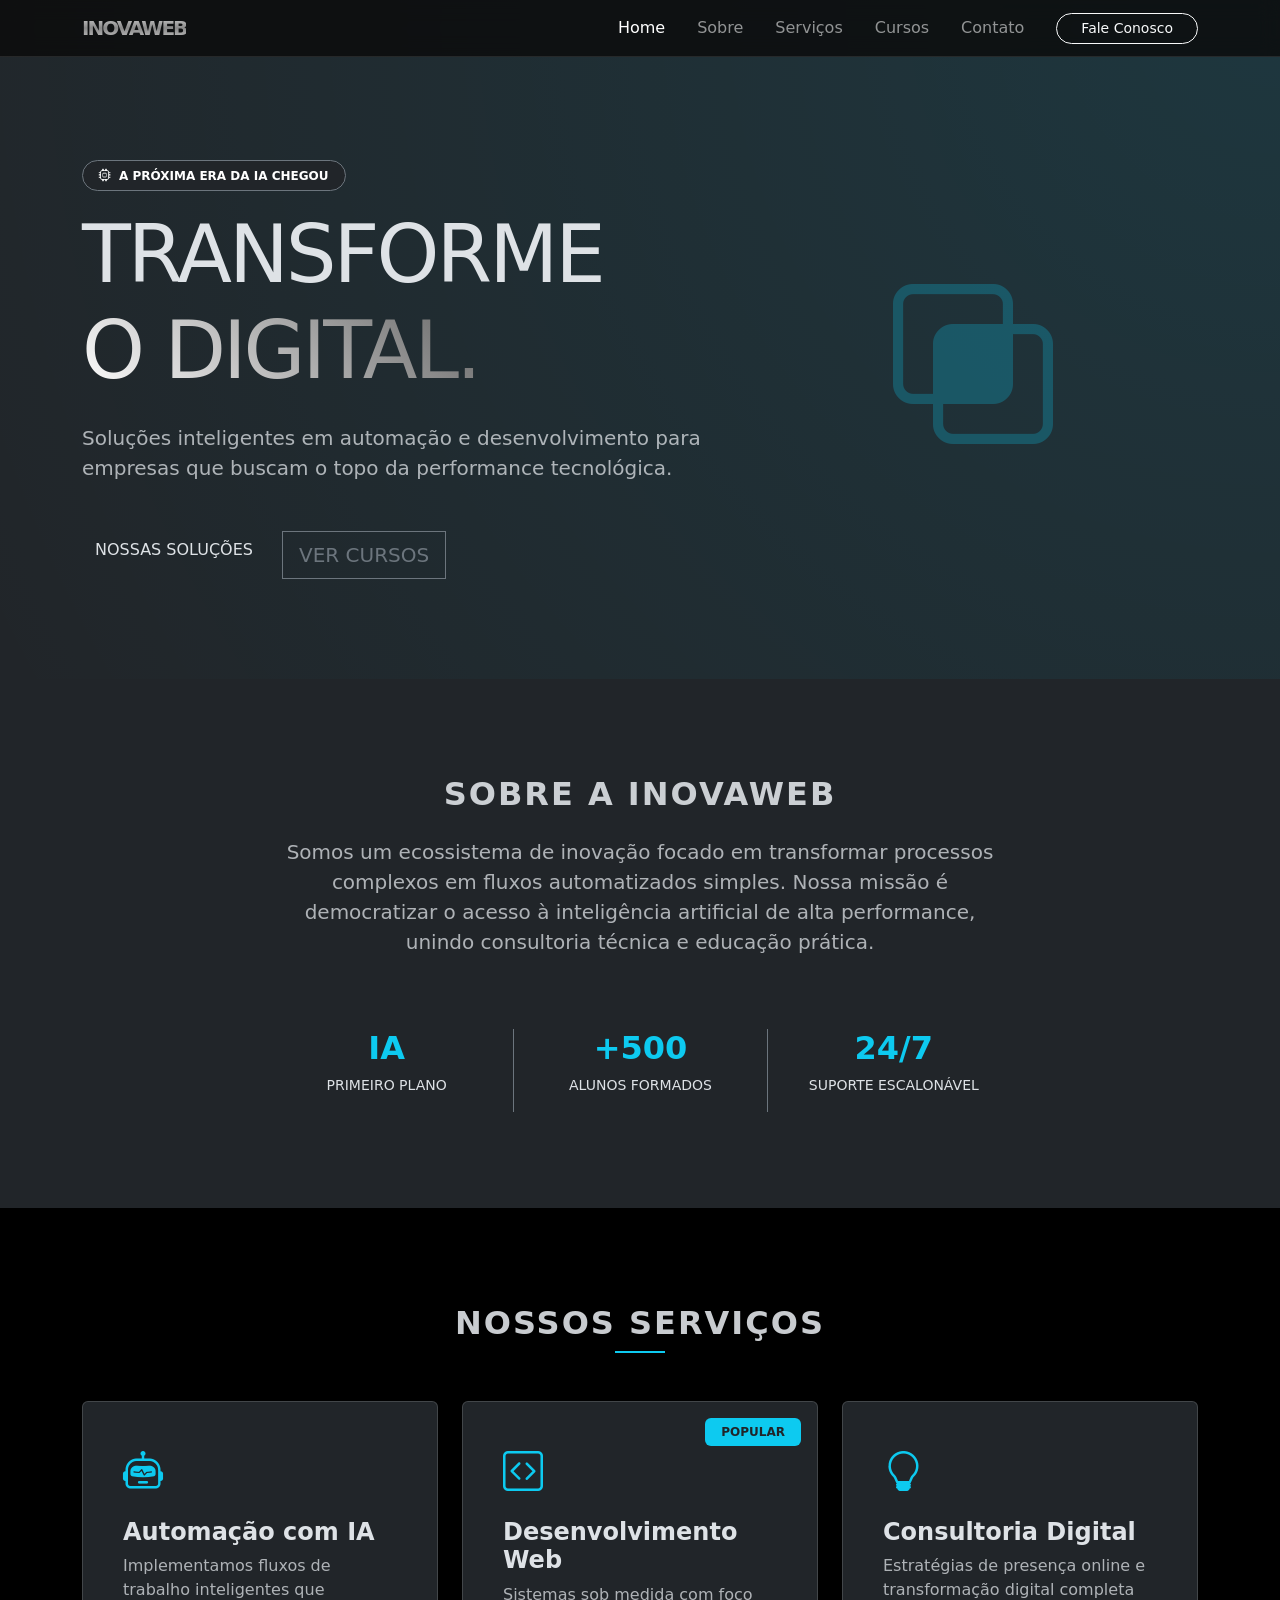
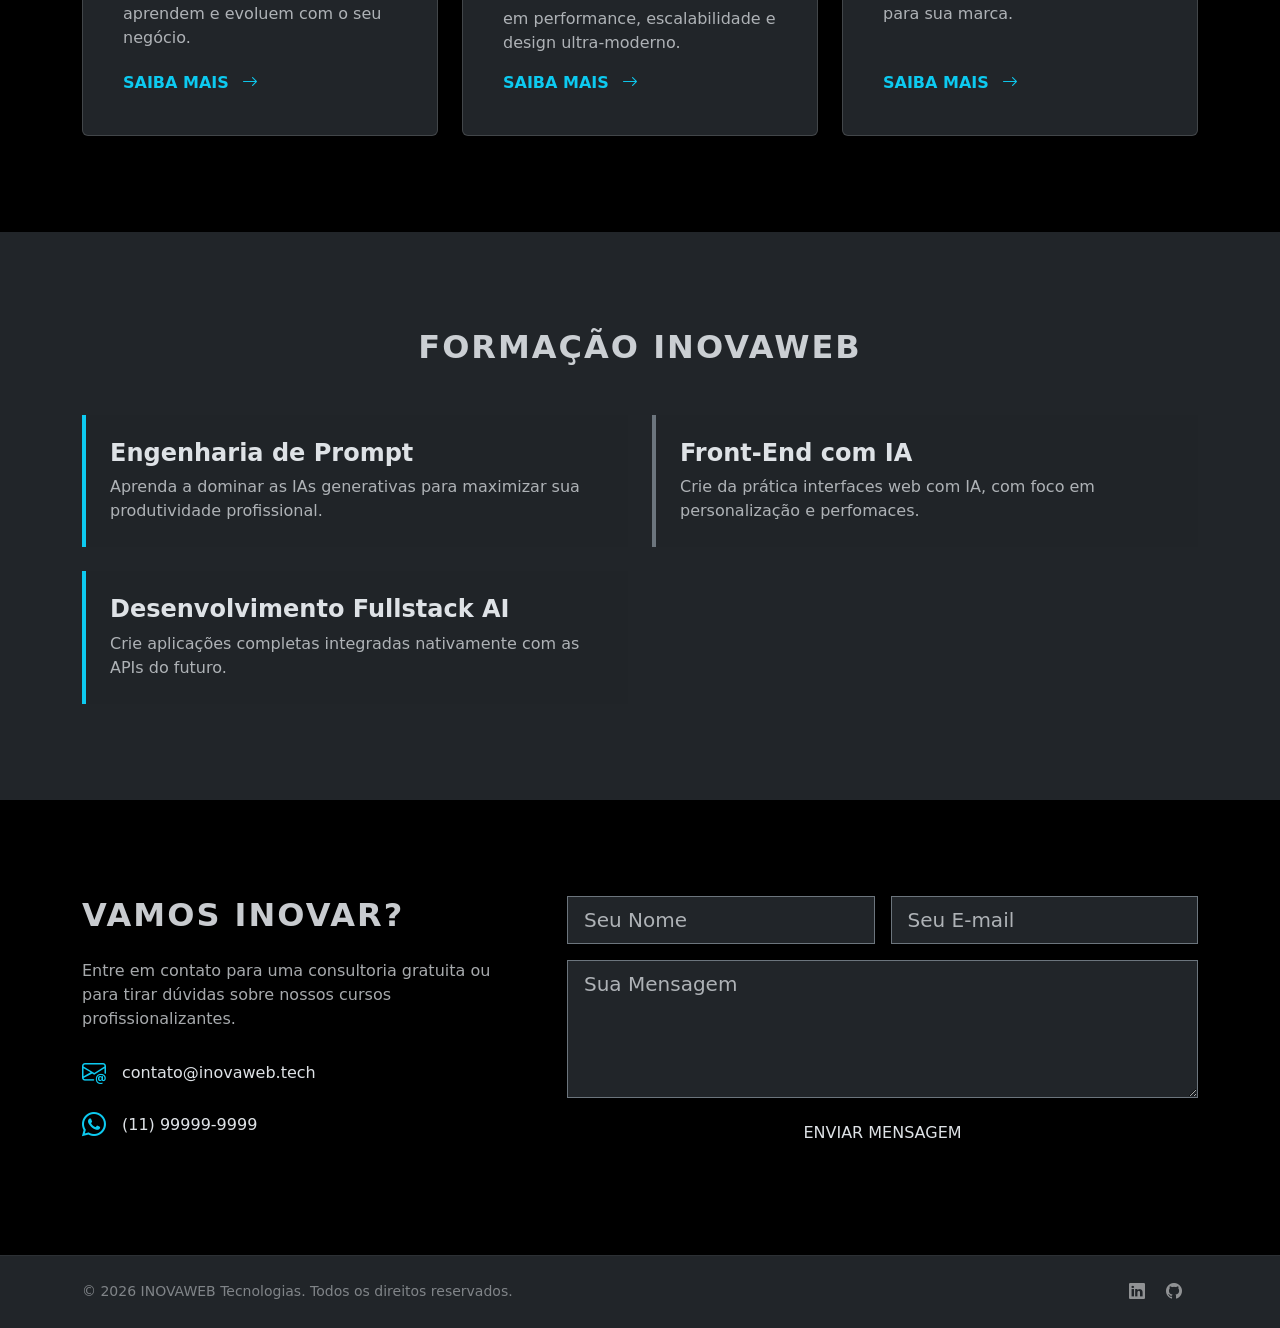
==== inovaweb-bootstrap.html @ e5c3abee "first commit" ====
<!DOCTYPE html>
<html lang="pt-br" data-bs-theme="dark">

<head>
    <meta charset="UTF-8">
    <meta name="viewport" content="width=device-width, initial-scale=1.0">
    <link rel="stylesheet" href="style.css">
    <link rel="shortcut icon" href="FAVICON/ICON.png" type="image/x-icon">
    <title>InovaWeb | Inovação e Inteligência Artificial</title>

    <!-- Bootstrap 5 CSS -->
    <link href="https://cdn.jsdelivr.net/npm/bootstrap@5.3.3/dist/css/bootstrap.min.css" rel="stylesheet">
    <!-- Bootstrap Icons -->
    <link rel="stylesheet" href="https://cdn.jsdelivr.net/npm/bootstrap-icons@1.11.3/font/bootstrap-icons.min.css">
    <!-- Google Fonts -->
    <link href="https://fonts.googleapis.com/css2?family=Inter:wght@300;400;700;900&display=swap" rel="stylesheet">

</head>

<body>

    <!-- 1. Navegação Responsiva -->
    <nav class="navbar navbar-expand-lg navbar-dark fixed-top glass-nav">
        <div class="container">
            <a class="navbar-brand" href="#">INOVAWEB</a>
            <button class="navbar-toggler border-0" type="button" data-bs-toggle="collapse" data-bs-target="#navbarNav">
                <span class="navbar-toggler-icon"></span>
            </button>
            <div class="collapse navbar-collapse" id="navbarNav">
                <ul class="navbar-nav ms-auto align-items-center">
                    <!--classe - espaço entre os botões - efeito ativo-->
                    <li class="nav-item"><a class="nav-link px-3 active" href="#home">Home</a></li>
                    <li class="nav-item"><a class="nav-link px-3" href="#sobre">Sobre</a></li>
                    <li class="nav-item"><a class="nav-link px-3" href="#servicos">Serviços</a></li>
                    <li class="nav-item"><a class="nav-link px-3" href="#cursos">Cursos</a></li>
                    <li class="nav-item me-lg-3"><a class="nav-link px-3" href="#contato">Contato</a></li>
                    <li class="nav-item">
                        <a href="#contato" class="btn btn-outline-light btn-sm px-4 rounded-pill">Fale Conosco</a>
                    </li>
                </ul>
            </div>
        </div>
    </nav>

    <!-- 2. Seção Hero (Jumbotron com Grid) -->
    <header id="home" class="hero-section">
        <div class="container">
            <div class="row align-items-center text-center text-lg-start">
                <div class="col-lg-7">
                    <span class="badge rounded-pill bg-dark border border-secondary mb-3 px-3 py-2">
                        <i class="bi bi-cpu me-2"></i>A PRÓXIMA ERA DA IA CHEGOU
                    </span>
                    <h1 class="display-hero display-1 mb-4">TRANSFORME <br> <span class="text-gradient">O
                            DIGITAL.</span></h1>
                    <p class="lead mb-5 opacity-75">Soluções inteligentes em automação e desenvolvimento para empresas
                        que buscam o topo da performance tecnológica.</p>
                    <div class="d-flex flex-column flex-md-row gap-3 justify-content-center justify-content-lg-start">
                        <a href="#servicos" class="btn btn-glow text-uppercase">Nossas Soluções</a>
                        <a href="#cursos" class="btn btn-outline-secondary btn-lg rounded-0 text-uppercase">Ver
                            Cursos</a>
                    </div>
                </div>
                <div class="col-lg-5 d-none d-lg-block">
                    <!-- Elemento visual representativo -->
                    <div class="p-5 text-center">
                        <i class="bi bi-intersect display-1 opacity-25 text-info" style="font-size: 10rem;"></i>
                    </div>
                </div>
            </div>
        </div>
    </header>

    <!-- 3. Sobre a Empresa -->
    <section id="sobre" class="py-5">
        <div class="container py-5">
            <div class="row justify-content-center text-center">
                <div class="col-lg-8">
                    <h2 class="section-title mb-4">SOBRE A INOVAWEB</h2>
                    <p class="fs-5 opacity-75">
                        Somos um ecossistema de inovação focado em transformar processos complexos em fluxos
                        automatizados simples.
                        Nossa missão é democratizar o acesso à inteligência artificial de alta performance, unindo
                        consultoria técnica e educação prática.
                    </p>
                    <div class="row mt-5 g-4">
                        <div class="col-md-4">
                            <h4 class="h2 fw-bold text-info">IA</h4>
                            <p class="small text-uppercase">Primeiro Plano</p>
                        </div>
                        <div class="col-md-4 border-start border-secondary">
                            <h4 class="h2 fw-bold text-info">+500</h4>
                            <p class="small text-uppercase">Alunos Formados</p>
                        </div>
                        <div class="col-md-4 border-start border-secondary">
                            <h4 class="h2 fw-bold text-info">24/7</h4>
                            <p class="small text-uppercase">Suporte Escalonável</p>
                        </div>
                    </div>
                </div>
            </div>
        </div>
    </section>

    <!-- 4. Serviços (Cards em Grid) -->
    <section id="servicos" class="py-5 bg-black">
        <div class="container py-5">
            <div class="text-center mb-5">
                <h2 class="section-title">NOSSOS SERVIÇOS</h2>
                <div class="mx-auto bg-info mt-2" style="height: 2px; width: 50px;"></div>
            </div>

            <div class="row g-4">
                <!-- Card 1 -->
                <div class="col-12 col-md-6 col-lg-4">
                    <div class="card h-100 custom-card p-4">
                        <div class="card-body d-flex flex-column">
                            <i class="bi bi-robot fs-1 text-info mb-3"></i>
                            <h3 class="h4 card-title fw-bold">Automação com IA</h3>
                            <p class="card-text opacity-75">Implementamos fluxos de trabalho inteligentes que aprendem e
                                evoluem com o seu negócio.</p>
                            <a href="#" class="mt-auto text-decoration-none text-info fw-bold">SAIBA MAIS <i
                                    class="bi bi-arrow-right ms-2"></i></a>
                        </div>
                    </div>
                </div>
                <!-- Card 2 (Badge Popular) -->
                <div class="col-12 col-md-6 col-lg-4">
                    <div class="card h-100 custom-card p-4 position-relative overflow-hidden">
                        <span class="badge bg-info text-dark position-absolute top-0 end-0 m-3 px-3 py-2">POPULAR</span>
                        <div class="card-body d-flex flex-column">
                            <i class="bi bi-code-square fs-1 text-info mb-3"></i>
                            <h3 class="h4 card-title fw-bold">Desenvolvimento Web</h3>
                            <p class="card-text opacity-75">Sistemas sob medida com foco em performance, escalabilidade
                                e design ultra-moderno.</p>
                            <a href="#" class="mt-auto text-decoration-none text-info fw-bold">SAIBA MAIS <i
                                    class="bi bi-arrow-right ms-2"></i></a>
                        </div>
                    </div>
                </div>
                <!-- Card 3 -->
                <div class="col-12 col-md-6 col-lg-4 mx-auto">
                    <div class="card h-100 custom-card p-4">
                        <div class="card-body d-flex flex-column">
                            <i class="bi bi-lightbulb fs-1 text-info mb-3"></i>
                            <h3 class="h4 card-title fw-bold">Consultoria Digital</h3>
                            <p class="card-text opacity-75">Estratégias de presença online e transformação digital
                                completa para sua marca.</p>
                            <a href="#" class="mt-auto text-decoration-none text-info fw-bold">SAIBA MAIS <i
                                    class="bi bi-arrow-right ms-2"></i></a>
                        </div>
                    </div>
                </div>
            </div>
        </div>
    </section>

    <!-- 5. Cursos -->
    <section id="cursos" class="py-5">
        <div class="container py-5">
            <h2 class="section-title text-center mb-5">FORMAÇÃO INOVAWEB</h2>
            <div class="row g-4 align-items-center">
                <div class="col-md-6">
                    <div class="p-4 border-start border-info border-4 bg-dark bg-opacity-50">
                        <h4 class="fw-bold">Engenharia de Prompt</h4>
                        <p class="mb-0 opacity-75">Aprenda a dominar as IAs generativas para maximizar sua produtividade
                            profissional.</p>
                    </div>
                </div>
                <div class="col-md-6">
                    <div class="p-4 border-start border-secondary border-4 bg-dark bg-opacity-50">
                        <h4 class="fw-bold">Front-End com IA</h4>
                        <p class="mb-0 opacity-75">Crie da prática interfaces web com IA, com foco em personalização e
                            perfomaces.</p>
                    </div>
                </div>

                <div class="col-md-6">
                    <div class="p-4 border-start border-info border-4 bg-dark bg-opacity-50">
                        <h4 class="fw-bold">Desenvolvimento Fullstack AI</h4>
                        <p class="mb-0 opacity-75">Crie aplicações completas integradas nativamente com as APIs do
                            futuro.</p>
                    </div>
                </div>
            </div>
        </div>
    </section>

    <!-- 6. Contato -->
    <section id="contato" class="py-5 bg-black">
        <div class="container py-5">
            <div class="row g-5">
                <div class="col-lg-5">
                    <h2 class="section-title mb-4">VAMOS INOVAR?</h2>
                    <p class="opacity-75 mb-4">Entre em contato para uma consultoria gratuita ou para tirar dúvidas
                        sobre nossos cursos profissionalizantes.</p>
                    <div class="d-flex align-items-center mb-3">
                        <i class="bi bi-envelope-at fs-4 me-3 text-info"></i>
                        <span>contato@inovaweb.tech</span>
                    </div>
                    <div class="d-flex align-items-center mb-3">
                        <i class="bi bi-whatsapp fs-4 me-3 text-info"></i>
                        <span>(11) 99999-9999</span>
                    </div>
                </div>
                <div class="col-lg-7">
                    <form class="row g-3">
                        <div class="col-md-6">
                            <input type="text"
                                class="form-control form-control-lg bg-dark border-secondary rounded-0 text-white"
                                placeholder="Seu Nome" required>
                        </div>
                        <div class="col-md-6">
                            <input type="email"
                                class="form-control form-control-lg bg-dark border-secondary rounded-0 text-white"
                                placeholder="Seu E-mail" required>
                        </div>
                        <div class="col-12">
                            <textarea class="form-control form-control-lg bg-dark border-secondary rounded-0 text-white"
                                rows="4" placeholder="Sua Mensagem" required></textarea>
                        </div>
                        <div class="col-12">
                            <button type="submit" class="btn btn-glow w-100 text-uppercase">Enviar Mensagem</button>
                        </div>
                    </form>
                </div>
            </div>
        </div>
    </section>

    <!-- 7. Rodapé Simples -->
    <footer class="py-4 bg-dark">
        <div class="container">
            <div class="row align-items-center">
                <div class="col-md-6 text-center text-md-start mb-3 mb-md-0">
                    <p class="small mb-0 opacity-50">&copy; 2026 INOVAWEB Tecnologias. Todos os direitos reservados.</p>
                </div>
                <div class="col-md-6 text-center text-md-end">
                    <a href="#" class="text-white me-3 opacity-50 hover-opacity-100"><i class="bi bi-linkedin"></i></a>
                    <a href="https://github.com/gcbieu" class="text-white me-3 opacity-50"><i class="bi bi-github"></i></a>
                </div>
            </div>
        </div>
    </footer>

    <!-- Bootstrap 5 JS Bundle -->
    <script src="https://cdn.jsdelivr.net/npm/bootstrap@5.3.3/dist/js/bootstrap.bundle.min.js"></script>
</body>

</html>
---- style.css ----
:root {
    --primary-metallic: #e0e0e0;
    --accent-glow: #00d4ff;
    --dark-bg: #0a0a0a;
}

body {
    font-family: 'Inter', sans-serif;
    background-color: var(--dark-bg);
    color: #ffffff;
    scroll-behavior: smooth;
}

/* Estética Metálica VNew */
.navbar-brand {
    font-weight: 900;
    letter-spacing: -2px;
    background: linear-gradient(180deg, #fff 0%, #888 50%, #eee 100%);
    -webkit-background-clip: text;
    -webkit-text-fill-color: transparent;
    font-size: 1.8rem;
}

.glass-nav {
    background: rgba(10, 10, 10, 0.8) !important;
    backdrop-filter: blur(10px);
    border-bottom: 1px solid rgba(255, 255, 255, 0.1);
}

/* Hero Section Customizada */
.hero-section {
    padding: 160px 0 100px;
    background: radial-gradient(circle at top right, rgba(0, 212, 255, 0.1), transparent);
}

.display-hero {
    font-weight: 900;
    letter-spacing: -3px;
    line-height: 0.9;
    text-transform: uppercase;
}

/* Cards Estilo Premium */
.custom-card {
    background: rgba(255, 255, 255, 0.03);
    border: 1px solid rgba(255, 255, 255, 0.1);
    transition: all 0.3s ease;
}

.custom-card:hover {
    transform: translateY(-10px);
    border-color: var(--accent-glow);
    box-shadow: 0 10px 30px rgba(0, 212, 255, 0.1);
}

.btn-glow {
    background: white;
    color: black;
    font-weight: 700;
    border: none;
    padding: 12px 30px;
    border-radius: 0;
    transition: 0.3s;
}

.btn-glow:hover {
    background: var(--accent-glow);
    box-shadow: 0 0 20px var(--accent-glow);
}

.section-title {
    font-weight: 800;
    letter-spacing: 2px;
    opacity: 0.9;
}

footer {
    border-top: 1px solid rgba(255, 255, 255, 0.05);
}

/* Utilitários */
.text-gradient {
    background: linear-gradient(45deg, #fff, #666);
    -webkit-background-clip: text;
    -webkit-text-fill-color: transparent;
}
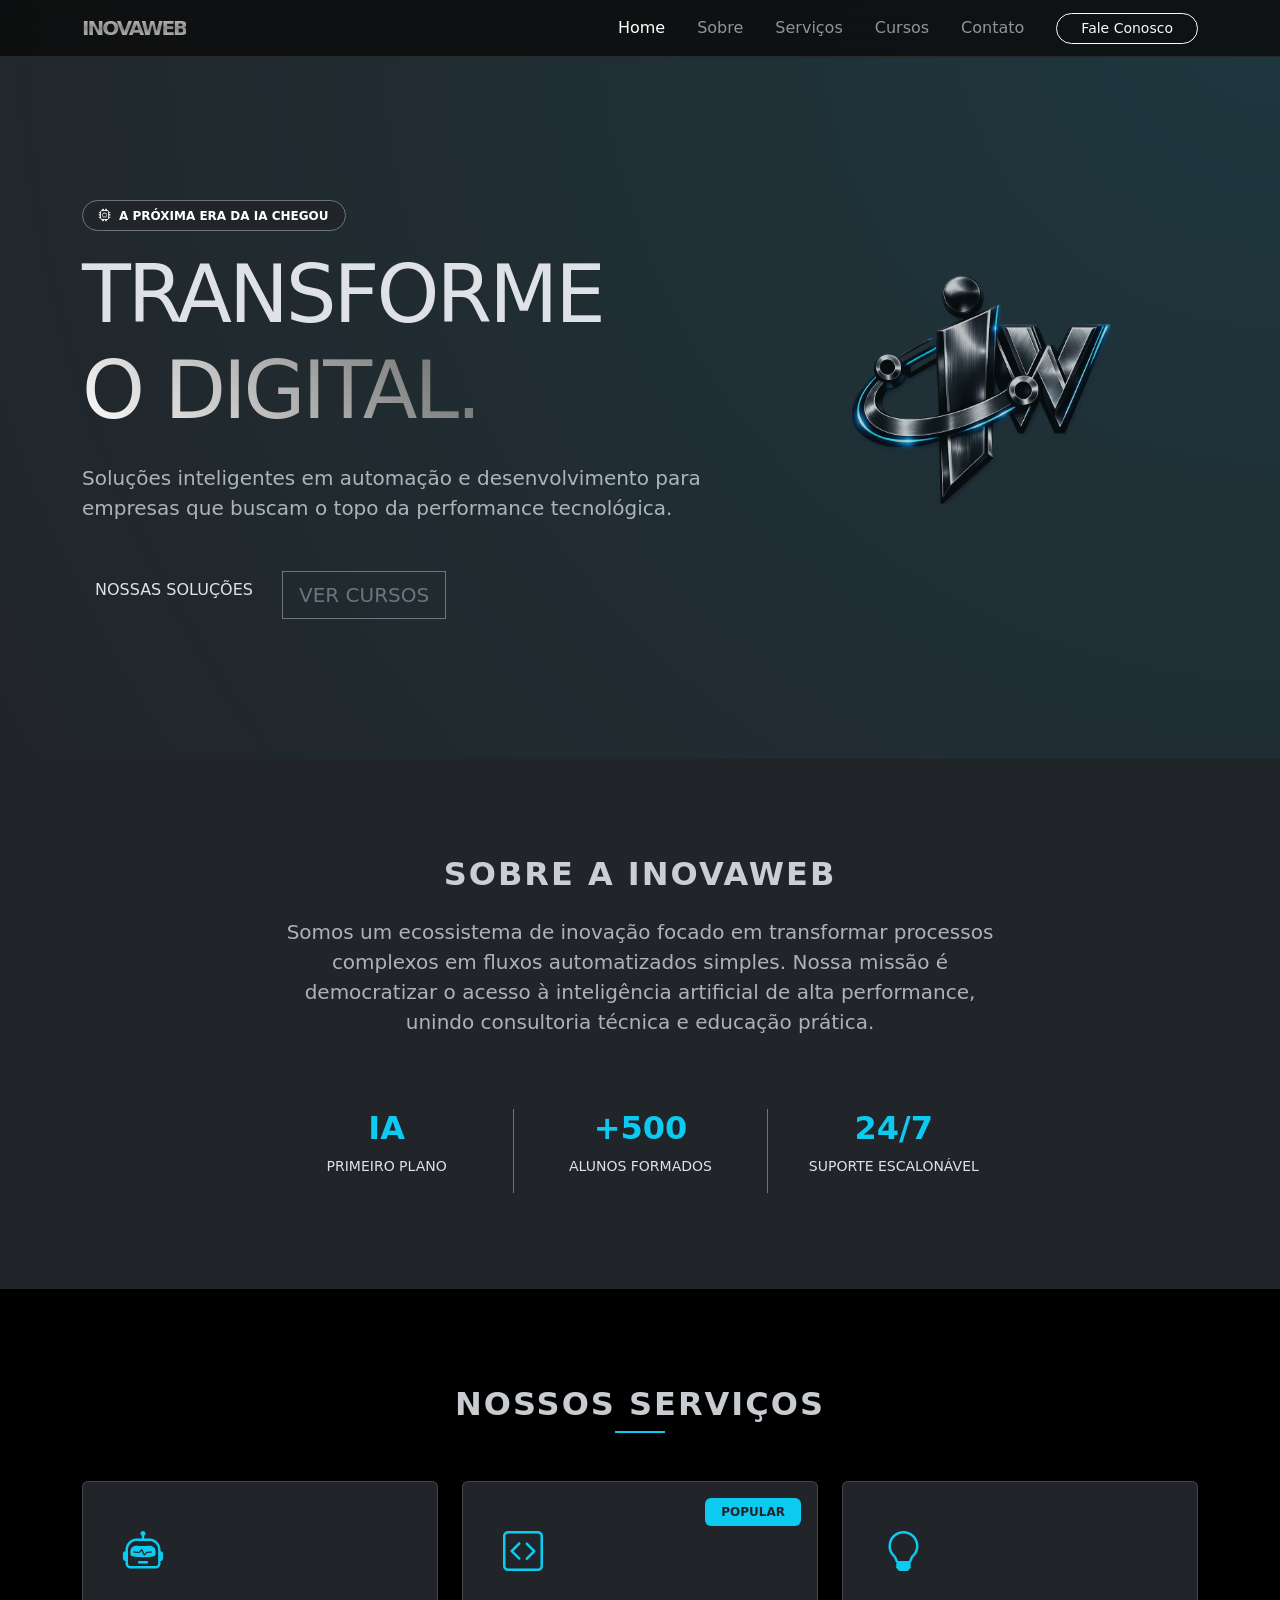
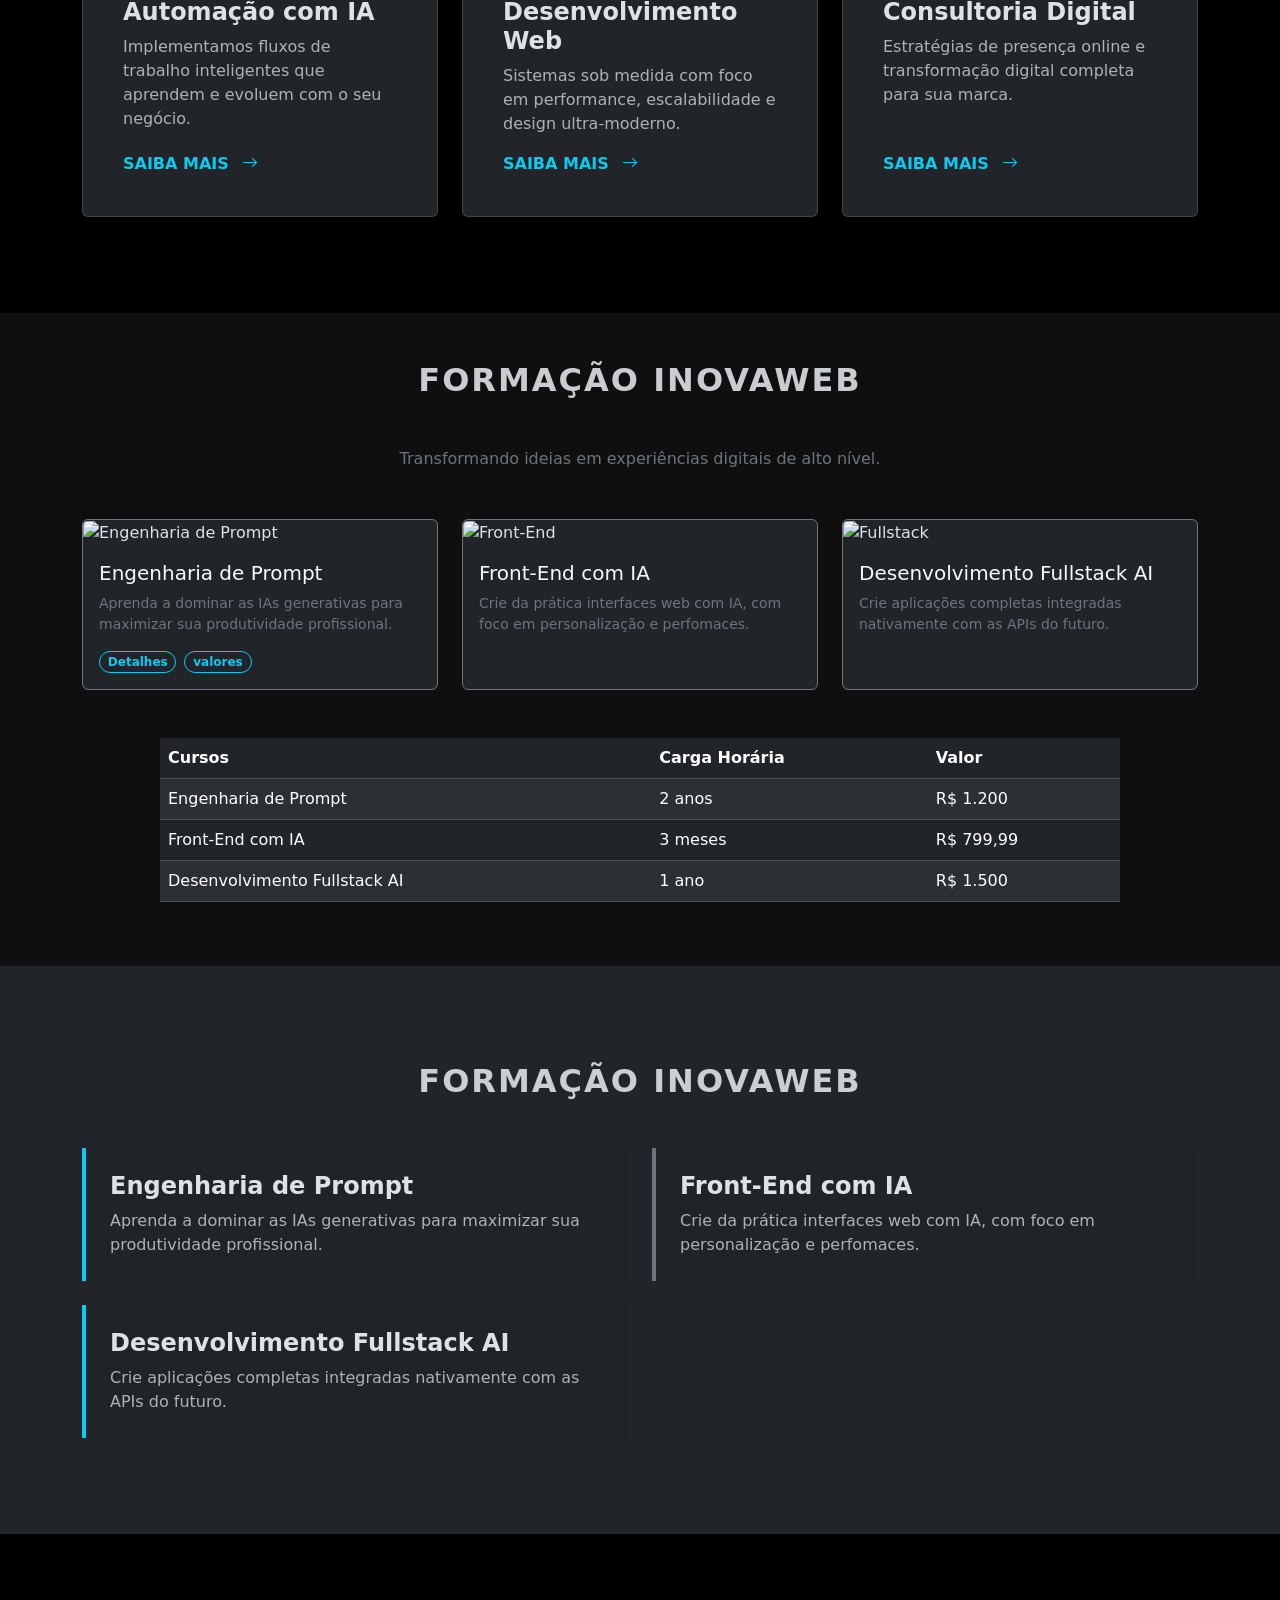
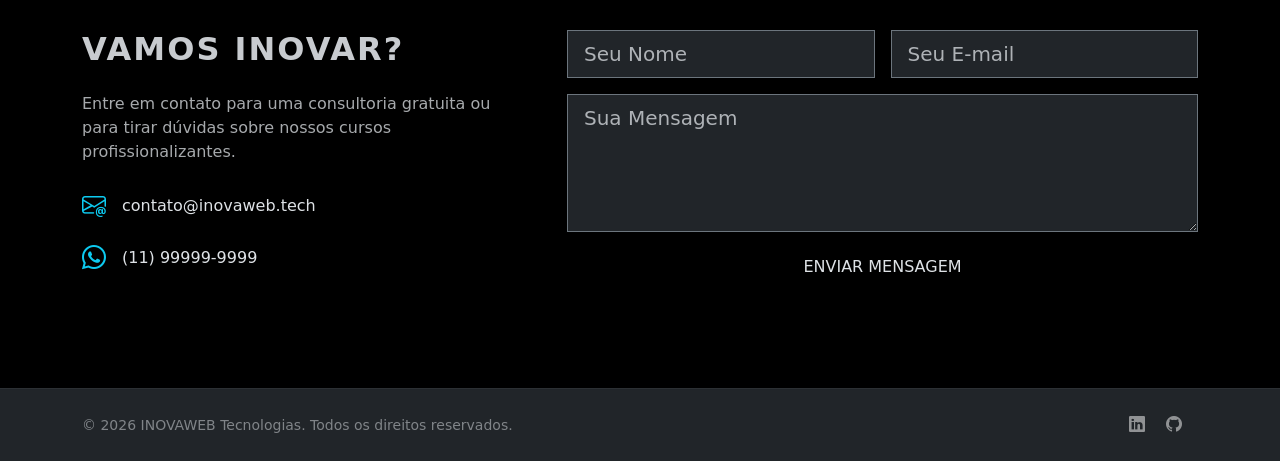
==== commit 785edc31: "Add portfolio section, form action and styles Introduce a new dark-themed portfolio section with thr" ====
--- a/inovaweb-bootstrap.html
+++ b/inovaweb-bootstrap.html
@@ -60,11 +60,9 @@
                             Cursos</a>
                     </div>
                 </div>
-                <div class="col-lg-5 d-none d-lg-block">
+                <div class="col-lg-5 mb-5">
                     <!-- Elemento visual representativo -->
-                    <div class="p-5 text-center">
-                        <i class="bi bi-intersect display-1 opacity-25 text-info" style="font-size: 10rem;"></i>
-                    </div>
+                    <img src="FAVICON/ICON.png" class="img-fluid p-5 w-100 opacity-75" alt="iw">
                 </div>
             </div>
         </div>
@@ -154,6 +152,100 @@
         </div>
     </section>
 
+    <!--portfolio com imagem-->
+    <section id="portfolio" class="py-5" style="background-color: #0f0f0f;">
+        <div class="container">
+          <div class="text-center mb-5">
+            <h2 class="section-title text-center mb-5">FORMAÇÃO INOVAWEB</h2>
+            <p class="text-secondary">Transformando ideias em experiências digitais de alto nível.</p>
+          </div>
+      
+          <div class="row g-4">
+            <div class="col-12 col-md-6 col-lg-4">
+              <div class="card bg-dark border-secondary h-100 portfolio-card">
+                <div class="overflow-hidden">
+                  <img src="https://devjean.com.br/wp-content/uploads/2025/06/Dominando-a-Engenharia-de-Prompts-O-Guia-Definitivo-para-Profissionais.jpg" class="card-img-top img-hover" alt="Engenharia de Prompt">
+                </div>
+                <div class="card-body">
+                  <h5 class="card-title text-light">Engenharia de Prompt</h5>
+                  <p class="card-text text-secondary small">Aprenda a dominar as IAs generativas para maximizar sua produtividade profissional.</p>
+                  <div class="d-flex gap-2">
+                    <span class="badge rounded-pill bg-outline-info border border-info text-info">Detalhes</span>
+                    <span class="badge rounded-pill bg-outline-info border border-info text-info">valores</span>
+                  </div>
+                </div>
+              </div>
+            </div>
+      
+            <div class="col-12 col-md-6 col-lg-4">
+              <div class="card bg-dark border-secondary h-100 portfolio-card">
+                <div class="overflow-hidden">
+                  <img src="https://tse4.mm.bing.net/th/id/OIP.Gdr2zmLe12R4Viw6HL8czwHaEc?rs=1&pid=ImgDetMain&o=7&rm=3" class="card-img-top img-hover" alt="Front-End">
+                </div>
+                <div class="card-body">
+                  <h5 class="card-title text-light">Front-End com IA</h5>
+                  <p class="card-text text-secondary small">Crie da prática interfaces web com IA, com foco em personalização e
+                    perfomaces.</p>
+                  <div class="d-flex gap-2">
+                    <span class="badge rounded-pill bg-outline-info border border-info text-info"></span>
+                    <span class="badge rounded-pill bg-outline-info border border-info text-info"></span>
+                  </div>
+                </div>
+              </div>
+            </div>
+      
+            <div class="col-12 col-md-6 col-lg-4">
+              <div class="card bg-dark border-secondary h-100 portfolio-card">
+                <div class="overflow-hidden">
+                  <img src="https://tse4.mm.bing.net/th/id/OIP.j18U6uvAg-ta2XBvDKNQlAHaEK?rs=1&pid=ImgDetMain&o=7&rm=3" class="card-img-top img-hover " alt="Fullstack">
+                </div>
+                <div class="card-body">
+                  <h5 class="card-title text-light">Desenvolvimento Fullstack AI</h5>
+                  <p class="card-text text-secondary small">Crie aplicações completas integradas nativamente com as APIs do
+                    futuro.</p>
+                  <div class="d-flex gap-2">
+                    <span class="badge rounded-pill bg-outline-info border border-info text-info"></span>
+                    <span class="badge rounded-pill bg-outline-info border border-info text-info"></span>
+                  </div>
+                </div>
+              </div>
+            </div>
+          </div>
+        </div>
+
+<br><br>
+            <!-- Tabela básica Bootstrap -->
+            <div class="table-responsive">
+                <table class="table table-striped table-hover table-dark mx-auto w-75">
+                  <thead>
+                    <tr>
+                      <th>Cursos</th>
+                      <th>Carga Horária</th>
+                      <th>Valor</th>
+                    </tr>
+                  </thead>
+                  <tbody>
+                    <tr>
+                      <td>Engenharia de Prompt</td>
+                      <td>2 anos</td>
+                      <td>R$ 1.200</td>
+                    </tr>
+                    <tr>
+                      <td>Front-End com IA</td>
+                      <td>3 meses</td>
+                      <td>R$ 799,99</td>
+                    </tr>
+                    <tr>
+                      <td>Desenvolvimento Fullstack AI</td>
+                      <td>1 ano</td>
+                      <td>R$ 1.500</td>
+                    </tr>
+                  </tbody>
+                </table>
+                </div>            
+
+      </section>
+            
     <!-- 5. Cursos -->
     <section id="cursos" class="py-5">
         <div class="container py-5">
@@ -183,6 +275,7 @@
                 </div>
             </div>
         </div>
+
     </section>
 
     <!-- 6. Contato -->
@@ -202,8 +295,9 @@
                         <span>(11) 99999-9999</span>
                     </div>
                 </div>
+
                 <div class="col-lg-7">
-                    <form class="row g-3">
+                    <form id="my-form" action="https://formspree.io/f/mdapogno" method="POST" class="row g-3">
                         <div class="col-md-6">
                             <input type="text"
                                 class="form-control form-control-lg bg-dark border-secondary rounded-0 text-white"
@@ -225,6 +319,7 @@
                 </div>
             </div>
         </div>
+
     </section>
 
     <!-- 7. Rodapé Simples -->
@@ -244,6 +339,9 @@
 
     <!-- Bootstrap 5 JS Bundle -->
     <script src="https://cdn.jsdelivr.net/npm/bootstrap@5.3.3/dist/js/bootstrap.bundle.min.js"></script>
+
+    <script src="https://unpkg.com/aos@2.3.1/dist/aos.js"></script>
+    <script src="script.js"></script>
 </body>
 
 </html>
--- a/style.css
+++ b/style.css
@@ -84,3 +84,20 @@
     -webkit-background-clip: text;
     -webkit-text-fill-color: transparent;
 }
+
+/*portfolio*/
+.portfolio-card {
+    transition: transform 0.3s ease, box-shadow 0.3s ease;
+    cursor: pointer;
+  }
+  .portfolio-card:hover {
+    transform: translateY(-10px);
+    box-shadow: 0 10px 20px rgba(0, 212, 255, 0.2);
+    border-color: #00d4ff !important;
+  }
+  .img-hover {
+    transition: transform 0.5s ease;
+  }
+  .portfolio-card:hover .img-hover {
+    transform: scale(1.1);
+  }
